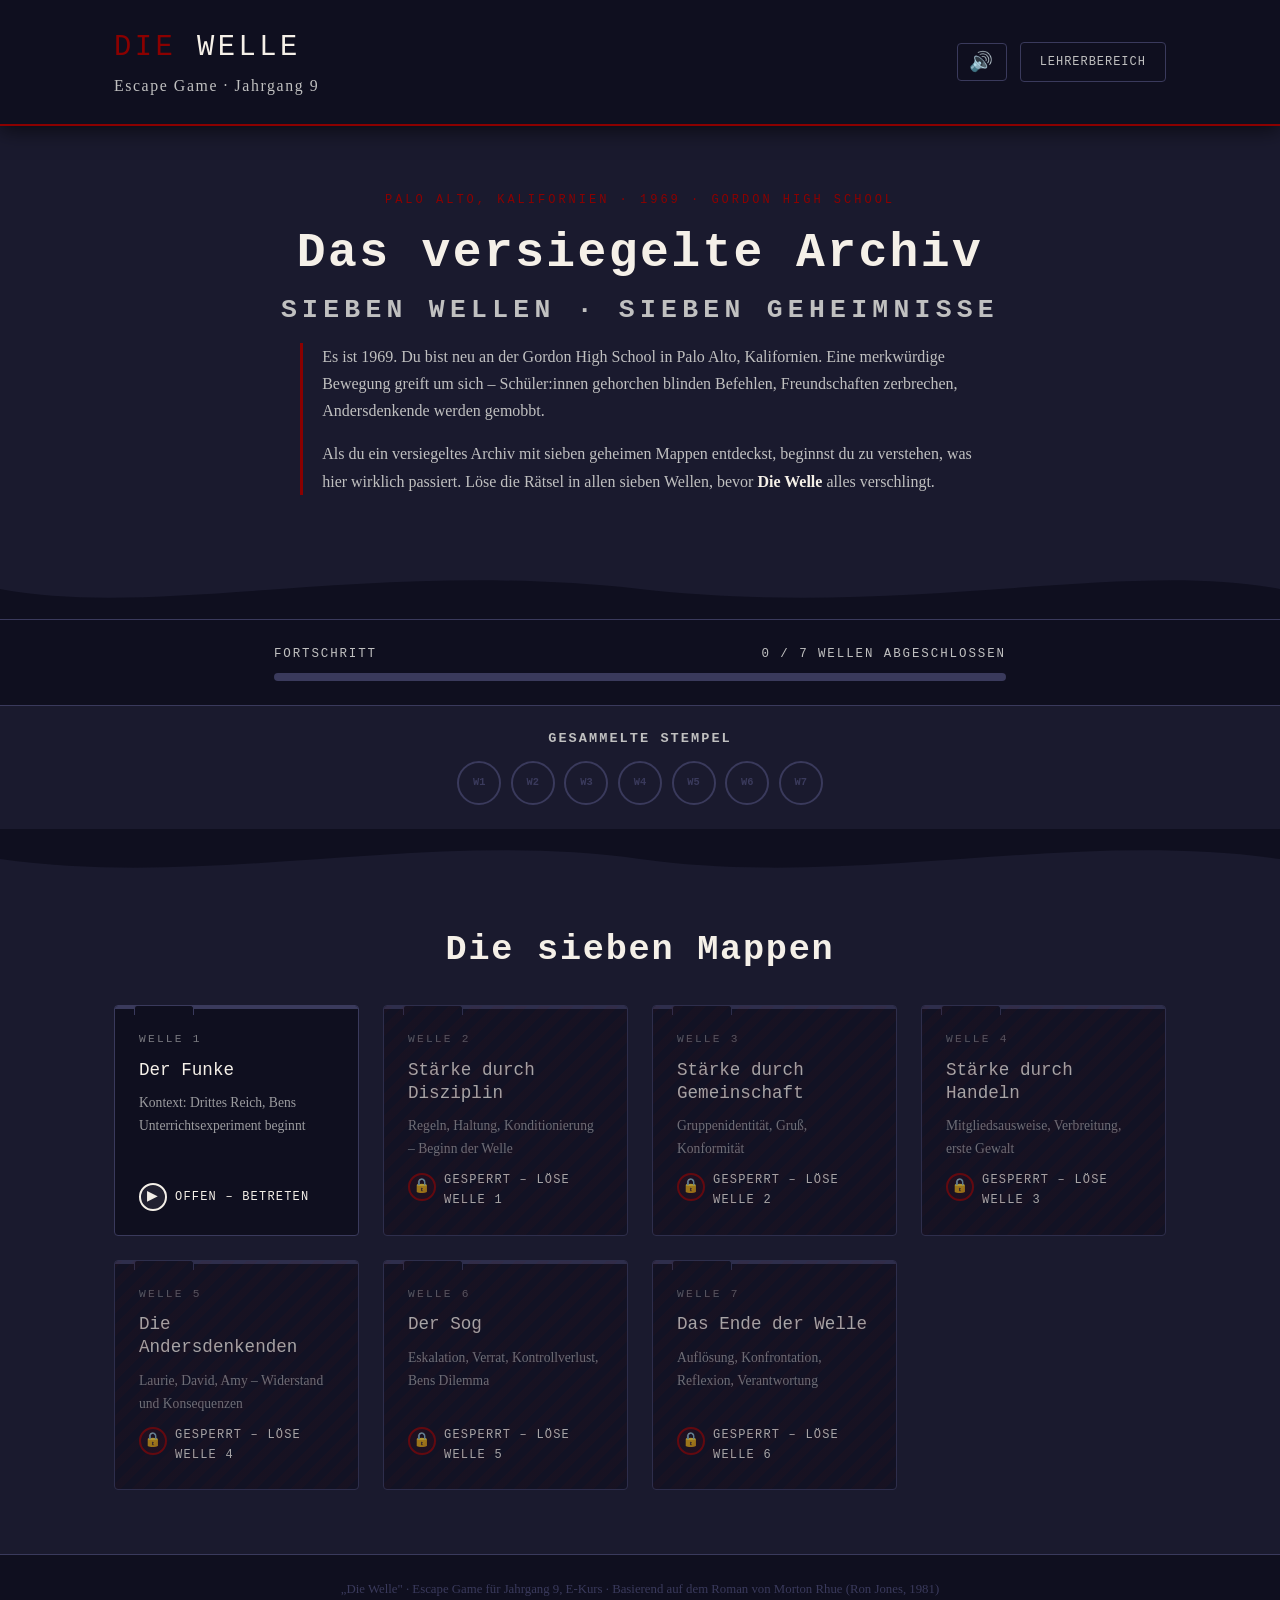
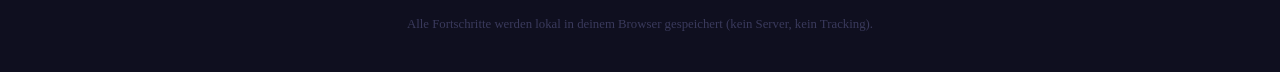
==== index.html @ 9af965dc "Initial commit: Die Welle Escape Game" ====
<!DOCTYPE html>
<html lang="de">
<head>
  <meta charset="UTF-8">
  <meta name="viewport" content="width=device-width, initial-scale=1.0">
  <title>Die Welle – Escape Game | Jahrgang 9</title>
  <meta name="description" content="Interaktives Escape Game zum Roman ‚Die Welle' von Morton Rhue – für den Deutschunterricht Jahrgang 9, E-Kurs.">
  <link rel="stylesheet" href="css/style.css">
</head>
<body>

<!-- ===== SITE HEADER ===== -->
<header class="site-header" role="banner">
  <div class="container">
    <a href="index.html" class="site-title">
      <span>Die</span> Welle <span class="site-title__sub" style="font-size:0.55em; display:block; letter-spacing:0.1em; color:var(--color-highlight); font-family:Georgia,serif; font-weight:normal; text-transform:none;">Escape Game · Jahrgang 9</span>
    </a>
    <div class="header-controls">
      <button class="btn btn--sound" id="sound-toggle" title="Sound umschalten" aria-label="Sound umschalten">🔊</button>
      <a href="lehrer.html" class="btn btn--ghost" style="font-size:0.75rem;">Lehrerbereich</a>
    </div>
  </div>
</header>

<!-- ===== HERO ===== -->
<main>
<section class="hero">
  <div class="container">
    <p class="hero__eyebrow">Palo Alto, Kalifornien · 1969 · Gordon High School</p>
    <h1 class="hero__title">
      Das versiegelte Archiv
      <span class="subtitle">Sieben Wellen · Sieben Geheimnisse</span>
    </h1>
    <div class="hero__intro">
      <p>Es ist 1969. Du bist neu an der Gordon High School in Palo Alto, Kalifornien. Eine merkwürdige Bewegung greift um sich – Schüler:innen gehorchen blinden Befehlen, Freundschaften zerbrechen, Andersdenkende werden gemobbt.</p>
      <p>Als du ein versiegeltes Archiv mit sieben geheimen Mappen entdeckst, beginnst du zu verstehen, was hier wirklich passiert. Löse die Rätsel in allen sieben Wellen, bevor <strong>Die Welle</strong> alles verschlingt.</p>
    </div>
  </div>
</section>

<!-- Wave SVG divider -->
<div class="wave-divider" aria-hidden="true">
  <svg viewBox="0 0 1200 60" preserveAspectRatio="none" xmlns="http://www.w3.org/2000/svg">
    <path d="M0,30 C150,60 350,0 600,30 C850,60 1050,0 1200,30 L1200,60 L0,60 Z" fill="#0f0f1f"/>
  </svg>
</div>

<!-- ===== PROGRESS ===== -->
<section class="progress-section" aria-label="Fortschritt">
  <div class="container--narrow">
    <div class="progress-label">
      <span style="font-family:var(--font-headline); font-size:0.78rem; text-transform:uppercase; letter-spacing:0.15em; color:var(--color-highlight);">Fortschritt</span>
      <span id="progress-label" style="font-family:var(--font-headline); font-size:0.78rem; color:var(--color-highlight);">0 / 7 Wellen abgeschlossen</span>
    </div>
    <div class="progress-bar-track" role="progressbar" aria-valuemin="0" aria-valuemax="7" aria-valuenow="0" aria-label="Abgeschlossene Wellen">
      <div class="progress-bar-fill" id="progress-fill"></div>
    </div>
  </div>
</section>

<!-- ===== STAMP COLLECTION ===== -->
<section class="stamp-section" aria-label="Stempel-Sammlung">
  <div class="container">
    <h3>Gesammelte Stempel</h3>
    <div class="stamps-row" role="list" aria-label="Abgeschlossene Wellen als Stempel">
      <div class="stamp-item" id="stamp-1" role="listitem" title="Welle 1 – Der Funke">W1</div>
      <div class="stamp-item" id="stamp-2" role="listitem" title="Welle 2 – Stärke durch Disziplin">W2</div>
      <div class="stamp-item" id="stamp-3" role="listitem" title="Welle 3 – Stärke durch Gemeinschaft">W3</div>
      <div class="stamp-item" id="stamp-4" role="listitem" title="Welle 4 – Stärke durch Handeln">W4</div>
      <div class="stamp-item" id="stamp-5" role="listitem" title="Welle 5 – Die Andersdenkenden">W5</div>
      <div class="stamp-item" id="stamp-6" role="listitem" title="Welle 6 – Der Sog">W6</div>
      <div class="stamp-item" id="stamp-7" role="listitem" title="Welle 7 – Das Ende der Welle">W7</div>
    </div>
  </div>
</section>

<!-- Wave SVG divider -->
<div class="wave-divider" aria-hidden="true" style="transform: scaleY(-1); margin-bottom: -1px;">
  <svg viewBox="0 0 1200 60" preserveAspectRatio="none" xmlns="http://www.w3.org/2000/svg">
    <path d="M0,30 C200,0 400,60 600,30 C800,0 1000,60 1200,30 L1200,60 L0,60 Z" fill="#0f0f1f"/>
  </svg>
</div>

<!-- ===== WAVE TILES ===== -->
<section class="waves-section" aria-label="Die sieben Wellen">
  <div class="container">
    <h2>Die sieben Mappen</h2>
    <div class="waves-grid" role="list">

      <!-- WAVE 1 -->
      <a href="wellen/welle1.html" class="wave-tile wave-tile--available" id="wave-tile-1" role="listitem" aria-label="Welle 1 – Der Funke">
        <div class="wave-tile__tab" aria-hidden="true"></div>
        <span class="wave-tile__number">Welle 1</span>
        <span class="wave-tile__title">Der Funke</span>
        <span class="wave-tile__focus">Kontext: Drittes Reich, Bens Unterrichtsexperiment beginnt</span>
        <div class="wave-tile__status">
          <div class="wave-tile__status-icon"><div class="open-icon" aria-hidden="true">▶</div></div>
          <span class="wave-tile__status-text">Offen – betreten</span>
        </div>
      </a>

      <!-- WAVE 2 -->
      <a href="wellen/welle2.html" class="wave-tile wave-tile--locked" id="wave-tile-2" role="listitem" aria-label="Welle 2 – Stärke durch Disziplin">
        <div class="wave-tile__tab" aria-hidden="true"></div>
        <span class="wave-tile__number">Welle 2</span>
        <span class="wave-tile__title">Stärke durch Disziplin</span>
        <span class="wave-tile__focus">Regeln, Haltung, Konditionierung – Beginn der Welle</span>
        <div class="wave-tile__status">
          <div class="wave-tile__status-icon"><div class="seal-icon" aria-hidden="true"></div></div>
          <span class="wave-tile__status-text">Gesperrt – löse Welle 1</span>
        </div>
      </a>

      <!-- WAVE 3 -->
      <a href="wellen/welle3.html" class="wave-tile wave-tile--locked" id="wave-tile-3" role="listitem" aria-label="Welle 3 – Stärke durch Gemeinschaft">
        <div class="wave-tile__tab" aria-hidden="true"></div>
        <span class="wave-tile__number">Welle 3</span>
        <span class="wave-tile__title">Stärke durch Gemeinschaft</span>
        <span class="wave-tile__focus">Gruppenidentität, Gruß, Konformität</span>
        <div class="wave-tile__status">
          <div class="wave-tile__status-icon"><div class="seal-icon" aria-hidden="true"></div></div>
          <span class="wave-tile__status-text">Gesperrt – löse Welle 2</span>
        </div>
      </a>

      <!-- WAVE 4 -->
      <a href="wellen/welle4.html" class="wave-tile wave-tile--locked" id="wave-tile-4" role="listitem" aria-label="Welle 4 – Stärke durch Handeln">
        <div class="wave-tile__tab" aria-hidden="true"></div>
        <span class="wave-tile__number">Welle 4</span>
        <span class="wave-tile__title">Stärke durch Handeln</span>
        <span class="wave-tile__focus">Mitgliedsausweise, Verbreitung, erste Gewalt</span>
        <div class="wave-tile__status">
          <div class="wave-tile__status-icon"><div class="seal-icon" aria-hidden="true"></div></div>
          <span class="wave-tile__status-text">Gesperrt – löse Welle 3</span>
        </div>
      </a>

      <!-- WAVE 5 -->
      <a href="wellen/welle5.html" class="wave-tile wave-tile--locked" id="wave-tile-5" role="listitem" aria-label="Welle 5 – Die Andersdenkenden">
        <div class="wave-tile__tab" aria-hidden="true"></div>
        <span class="wave-tile__number">Welle 5</span>
        <span class="wave-tile__title">Die Andersdenkenden</span>
        <span class="wave-tile__focus">Laurie, David, Amy – Widerstand und Konsequenzen</span>
        <div class="wave-tile__status">
          <div class="wave-tile__status-icon"><div class="seal-icon" aria-hidden="true"></div></div>
          <span class="wave-tile__status-text">Gesperrt – löse Welle 4</span>
        </div>
      </a>

      <!-- WAVE 6 -->
      <a href="wellen/welle6.html" class="wave-tile wave-tile--locked" id="wave-tile-6" role="listitem" aria-label="Welle 6 – Der Sog">
        <div class="wave-tile__tab" aria-hidden="true"></div>
        <span class="wave-tile__number">Welle 6</span>
        <span class="wave-tile__title">Der Sog</span>
        <span class="wave-tile__focus">Eskalation, Verrat, Kontrollverlust, Bens Dilemma</span>
        <div class="wave-tile__status">
          <div class="wave-tile__status-icon"><div class="seal-icon" aria-hidden="true"></div></div>
          <span class="wave-tile__status-text">Gesperrt – löse Welle 5</span>
        </div>
      </a>

      <!-- WAVE 7 -->
      <a href="wellen/welle7.html" class="wave-tile wave-tile--locked" id="wave-tile-7" role="listitem" aria-label="Welle 7 – Das Ende der Welle">
        <div class="wave-tile__tab" aria-hidden="true"></div>
        <span class="wave-tile__number">Welle 7</span>
        <span class="wave-tile__title">Das Ende der Welle</span>
        <span class="wave-tile__focus">Auflösung, Konfrontation, Reflexion, Verantwortung</span>
        <div class="wave-tile__status">
          <div class="wave-tile__status-icon"><div class="seal-icon" aria-hidden="true"></div></div>
          <span class="wave-tile__status-text">Gesperrt – löse Welle 6</span>
        </div>
      </a>

    </div><!-- .waves-grid -->
  </div>
</section>

</main>

<!-- ===== FOOTER ===== -->
<footer class="site-footer" role="contentinfo">
  <div class="container">
    <p>„Die Welle" · Escape Game für Jahrgang 9, E-Kurs · Basierend auf dem Roman von Morton Rhue (Ron Jones, 1981)</p>
    <p style="margin-top:0.3rem;">Alle Fortschritte werden lokal in deinem Browser gespeichert (kein Server, kein Tracking).</p>
  </div>
</footer>

<script src="js/sound.js"></script>
<script src="js/main.js"></script>
</body>
</html>
---- css/style.css ----
/* ============================================================
   DIE WELLE – Escape Game CSS
   Dark 1960s school atmosphere
   ============================================================ */

/* --- CSS Custom Properties --- */
:root {
  --color-bg:        #1a1a2e;
  --color-secondary: #8b0000;
  --color-accent:    #f5f0e8;
  --color-highlight: #c0c0c0;
  --color-error:     #cc4400;
  --color-success:   #2d5a27;
  --color-success-light: #4a8f42;
  --color-panel:     #0f0f1f;
  --color-border:    #3a3a5c;
  --color-locked:    #3a1010;
  --font-headline:   'Courier New', Courier, monospace;
  --font-body:       Georgia, 'Times New Roman', serif;
  --font-mono:       'Courier New', Courier, monospace;
  --radius:          4px;
  --transition:      0.3s ease;
  --shadow:          0 4px 20px rgba(0,0,0,0.6);
  --shadow-red:      0 4px 20px rgba(139,0,0,0.4);
}

/* --- Reset & Base --- */
*, *::before, *::after { box-sizing: border-box; margin: 0; padding: 0; }

html { scroll-behavior: smooth; }

body {
  background-color: var(--color-bg);
  color: var(--color-accent);
  font-family: var(--font-body);
  font-size: 17px;
  line-height: 1.7;
  min-height: 100vh;
  overflow-x: hidden;
}

/* --- Typography --- */
h1, h2, h3, h4, h5 {
  font-family: var(--font-headline);
  letter-spacing: 0.05em;
  line-height: 1.3;
}

h1 { font-size: clamp(1.8rem, 4vw, 3rem); color: var(--color-accent); }
h2 { font-size: clamp(1.4rem, 3vw, 2.2rem); color: var(--color-accent); }
h3 { font-size: clamp(1.1rem, 2.5vw, 1.6rem); color: var(--color-highlight); }
h4 { font-size: 1.1rem; color: var(--color-highlight); }

p { margin-bottom: 1em; }

a {
  color: var(--color-highlight);
  text-decoration: underline;
  text-underline-offset: 3px;
  transition: color var(--transition);
}
a:hover { color: var(--color-accent); }

strong { color: var(--color-accent); }

em { font-style: italic; color: var(--color-highlight); }

/* --- Layout --- */
.container {
  max-width: 1100px;
  margin: 0 auto;
  padding: 0 1.5rem;
}

.container--narrow {
  max-width: 780px;
  margin: 0 auto;
  padding: 0 1.5rem;
}

/* --- Site Header --- */
.site-header {
  background: var(--color-panel);
  border-bottom: 2px solid var(--color-secondary);
  padding: 1.5rem 0;
  position: sticky;
  top: 0;
  z-index: 100;
  box-shadow: var(--shadow);
}

.site-header .container {
  display: flex;
  align-items: center;
  justify-content: space-between;
  gap: 1rem;
  flex-wrap: wrap;
}

.site-title {
  font-family: var(--font-headline);
  font-size: clamp(1.2rem, 3vw, 1.8rem);
  color: var(--color-accent);
  text-transform: uppercase;
  letter-spacing: 0.12em;
  text-decoration: none;
}

.site-title span {
  color: var(--color-secondary);
}

.header-controls {
  display: flex;
  align-items: center;
  gap: 0.8rem;
}

/* --- Buttons --- */
.btn {
  display: inline-flex;
  align-items: center;
  gap: 0.4rem;
  padding: 0.55rem 1.2rem;
  font-family: var(--font-headline);
  font-size: 0.85rem;
  text-transform: uppercase;
  letter-spacing: 0.08em;
  border: 1px solid currentColor;
  border-radius: var(--radius);
  cursor: pointer;
  transition: background var(--transition), color var(--transition), transform 0.15s;
  text-decoration: none;
  background: transparent;
}

.btn:active { transform: scale(0.96); }

.btn--primary {
  color: var(--color-bg);
  background: var(--color-accent);
  border-color: var(--color-accent);
}
.btn--primary:hover { background: var(--color-highlight); border-color: var(--color-highlight); color: var(--color-bg); }

.btn--danger {
  color: var(--color-accent);
  border-color: var(--color-secondary);
  background: rgba(139,0,0,0.15);
}
.btn--danger:hover { background: var(--color-secondary); color: var(--color-accent); }

.btn--ghost {
  color: var(--color-highlight);
  border-color: var(--color-border);
}
.btn--ghost:hover { border-color: var(--color-highlight); color: var(--color-accent); }
.retry-btn { margin-top: 0.75rem; display: block; }

.btn--sound {
  font-size: 1.2rem;
  padding: 0.4rem 0.7rem;
  border-color: var(--color-border);
  color: var(--color-highlight);
  background: transparent;
}
.btn--sound:hover { border-color: var(--color-accent); color: var(--color-accent); }

/* --- Wave Dividers (SVG clip-path) --- */
.wave-divider {
  width: 100%;
  height: 60px;
  overflow: hidden;
  line-height: 0;
  margin: 0;
}
.wave-divider svg {
  width: 100%;
  height: 100%;
  display: block;
}

/* --- Hero Section --- */
.hero {
  padding: 4rem 0 2rem;
  text-align: center;
  position: relative;
}

.hero__eyebrow {
  font-family: var(--font-mono);
  font-size: 0.75rem;
  text-transform: uppercase;
  letter-spacing: 0.25em;
  color: var(--color-secondary);
  margin-bottom: 0.75rem;
}

.hero__title {
  margin-bottom: 1rem;
}

.hero__title .subtitle {
  display: block;
  font-size: 0.55em;
  color: var(--color-highlight);
  letter-spacing: 0.2em;
  text-transform: uppercase;
  margin-top: 0.3em;
}

.hero__intro {
  max-width: 680px;
  margin: 0 auto 2rem;
  color: var(--color-highlight);
  font-size: 1rem;
  border-left: 3px solid var(--color-secondary);
  padding-left: 1.2rem;
  text-align: left;
}

/* --- Progress Bar --- */
.progress-section {
  padding: 1.5rem 0;
  background: var(--color-panel);
  border-top: 1px solid var(--color-border);
  border-bottom: 1px solid var(--color-border);
}

.progress-label {
  font-family: var(--font-headline);
  font-size: 0.8rem;
  text-transform: uppercase;
  letter-spacing: 0.15em;
  color: var(--color-highlight);
  margin-bottom: 0.5rem;
  display: flex;
  justify-content: space-between;
}

.progress-bar-track {
  height: 8px;
  background: var(--color-border);
  border-radius: 4px;
  overflow: hidden;
}

.progress-bar-fill {
  height: 100%;
  background: linear-gradient(90deg, var(--color-secondary), #cc2200);
  border-radius: 4px;
  transition: width 0.8s cubic-bezier(0.4, 0, 0.2, 1);
  width: 0%;
}

/* --- Stamp Collection --- */
.stamp-section {
  padding: 1.5rem 0;
  text-align: center;
}

.stamp-section h3 {
  font-size: 0.85rem;
  text-transform: uppercase;
  letter-spacing: 0.15em;
  color: var(--color-highlight);
  margin-bottom: 0.8rem;
}

.stamps-row {
  display: flex;
  justify-content: center;
  gap: 0.6rem;
  flex-wrap: wrap;
}

.stamp-item {
  width: 44px;
  height: 44px;
  border: 2px solid var(--color-border);
  border-radius: 50%;
  display: flex;
  align-items: center;
  justify-content: center;
  font-family: var(--font-headline);
  font-size: 0.65rem;
  font-weight: bold;
  text-transform: uppercase;
  color: var(--color-border);
  background: transparent;
  transition: all 0.4s;
  position: relative;
}

.stamp-item.earned {
  border-color: var(--color-success-light);
  color: var(--color-success-light);
  background: rgba(45,90,39,0.2);
  box-shadow: 0 0 10px rgba(74,143,66,0.3);
}

.stamp-item.earned::after {
  content: '✓';
  position: absolute;
  top: -4px;
  right: -4px;
  background: var(--color-success-light);
  color: #fff;
  width: 14px;
  height: 14px;
  border-radius: 50%;
  font-size: 8px;
  display: flex;
  align-items: center;
  justify-content: center;
  font-family: sans-serif;
  line-height: 14px;
  text-align: center;
}

/* --- Wave Grid --- */
.waves-section {
  padding: 2.5rem 0 4rem;
}

.waves-section h2 {
  text-align: center;
  margin-bottom: 2rem;
}

.waves-grid {
  display: grid;
  grid-template-columns: repeat(auto-fill, minmax(280px, 1fr));
  gap: 1.5rem;
}

/* --- Wave Tile / Archive Folder --- */
.wave-tile {
  background: var(--color-panel);
  border: 1px solid var(--color-border);
  border-radius: var(--radius);
  padding: 1.5rem;
  position: relative;
  transition: transform var(--transition), box-shadow var(--transition), border-color var(--transition);
  overflow: hidden;
  cursor: pointer;
  text-decoration: none;
  color: var(--color-accent);
  display: flex;
  flex-direction: column;
  gap: 0.6rem;
}

.wave-tile::before {
  content: '';
  position: absolute;
  top: 0; left: 0; right: 0;
  height: 3px;
  background: var(--color-border);
  transition: background var(--transition);
}

.wave-tile:hover:not(.wave-tile--locked) {
  transform: translateY(-4px);
  box-shadow: var(--shadow);
  border-color: var(--color-highlight);
}
.wave-tile:hover:not(.wave-tile--locked)::before {
  background: var(--color-accent);
}

/* Folder tab */
.wave-tile__tab {
  position: absolute;
  top: -1px;
  left: 1.2rem;
  background: var(--color-panel);
  border: 1px solid var(--color-border);
  border-bottom: none;
  height: 10px;
  width: 60px;
  border-radius: 3px 3px 0 0;
  transition: background var(--transition), border-color var(--transition);
}

.wave-tile:hover:not(.wave-tile--locked) .wave-tile__tab {
  background: var(--color-highlight);
  border-color: var(--color-highlight);
}

.wave-tile__number {
  font-family: var(--font-headline);
  font-size: 0.7rem;
  text-transform: uppercase;
  letter-spacing: 0.2em;
  color: var(--color-highlight);
  opacity: 0.6;
}

.wave-tile__title {
  font-family: var(--font-headline);
  font-size: 1.1rem;
  color: var(--color-accent);
  line-height: 1.3;
}

.wave-tile__focus {
  font-size: 0.85rem;
  color: var(--color-highlight);
  opacity: 0.8;
}

.wave-tile__status {
  margin-top: auto;
  display: flex;
  align-items: center;
  gap: 0.5rem;
  font-family: var(--font-headline);
  font-size: 0.75rem;
  text-transform: uppercase;
  letter-spacing: 0.1em;
}

/* Locked state */
.wave-tile--locked {
  cursor: not-allowed;
  opacity: 0.65;
}

.wave-tile--locked::after {
  content: '';
  position: absolute;
  inset: 0;
  background: repeating-linear-gradient(
    -45deg,
    transparent,
    transparent 8px,
    rgba(139,0,0,0.06) 8px,
    rgba(139,0,0,0.06) 16px
  );
  pointer-events: none;
}

.seal-icon {
  display: inline-block;
  width: 28px;
  height: 28px;
  border: 2px solid var(--color-secondary);
  border-radius: 50%;
  background: rgba(139,0,0,0.1);
  flex-shrink: 0;
  position: relative;
}

.seal-icon::before {
  content: '🔒';
  font-size: 14px;
  position: absolute;
  top: 50%; left: 50%;
  transform: translate(-50%, -50%);
}

/* Done state */
.wave-tile--done {
  border-color: var(--color-success);
}
.wave-tile--done::before { background: var(--color-success-light); }

.wave-tile--done .wave-tile__tab {
  background: var(--color-success);
  border-color: var(--color-success);
}

.check-icon {
  width: 28px;
  height: 28px;
  border: 2px solid var(--color-success-light);
  border-radius: 50%;
  background: rgba(45,90,39,0.2);
  display: flex;
  align-items: center;
  justify-content: center;
  font-size: 14px;
  flex-shrink: 0;
  color: var(--color-success-light);
  font-weight: bold;
}

/* Unlocked / available */
.wave-tile--available {
  border-color: var(--color-border);
}

.open-icon {
  width: 28px;
  height: 28px;
  border: 2px solid var(--color-accent);
  border-radius: 50%;
  background: rgba(245,240,232,0.08);
  display: flex;
  align-items: center;
  justify-content: center;
  font-size: 14px;
  flex-shrink: 0;
}

/* --- Wave Page Layout --- */
.wave-header {
  background: var(--color-panel);
  border-bottom: 2px solid var(--color-secondary);
  padding: 2.5rem 0 1.5rem;
}

.wave-header__meta {
  font-family: var(--font-headline);
  font-size: 0.75rem;
  text-transform: uppercase;
  letter-spacing: 0.2em;
  color: var(--color-secondary);
  margin-bottom: 0.5rem;
}

.wave-header__title { margin-bottom: 0.5rem; }

.wave-header__subtitle {
  font-size: 0.95rem;
  color: var(--color-highlight);
}

.wave-stars {
  font-size: 0.9rem;
  letter-spacing: 0.05em;
}

/* --- Collapsible --- */
.collapsible {
  border: 1px solid var(--color-border);
  border-radius: var(--radius);
  margin: 1rem 0;
  overflow: hidden;
}

.collapsible__trigger {
  width: 100%;
  padding: 0.9rem 1.2rem;
  background: rgba(255,255,255,0.03);
  border: none;
  cursor: pointer;
  display: flex;
  align-items: center;
  justify-content: space-between;
  font-family: var(--font-headline);
  font-size: 0.85rem;
  text-transform: uppercase;
  letter-spacing: 0.1em;
  color: var(--color-highlight);
  transition: background var(--transition);
  text-align: left;
}

.collapsible__trigger:hover { background: rgba(255,255,255,0.06); }

.collapsible__arrow {
  font-size: 0.7rem;
  transition: transform var(--transition);
  flex-shrink: 0;
}

.collapsible__trigger[aria-expanded="true"] .collapsible__arrow {
  transform: rotate(180deg);
}

.collapsible__body {
  padding: 1rem 1.2rem;
  display: none;
  border-top: 1px solid var(--color-border);
  background: rgba(0,0,0,0.15);
}

.collapsible__body.open { display: block; }

/* --- Context Box (narrative intro) --- */
.context-box {
  background: rgba(245,240,232,0.04);
  border-left: 4px solid var(--color-secondary);
  border-radius: 0 var(--radius) var(--radius) 0;
  padding: 1.2rem 1.5rem;
  margin: 1.5rem 0;
  font-style: italic;
  color: var(--color-highlight);
  font-size: 0.95rem;
}

/* --- Task Container --- */
.tasks-area {
  padding: 2rem 0 3rem;
}

.task-block {
  background: var(--color-panel);
  border: 1px solid var(--color-border);
  border-radius: var(--radius);
  padding: 1.5rem;
  margin-bottom: 1.5rem;
  position: relative;
  transition: border-color var(--transition);
}

.task-block.task--locked {
  opacity: 0.45;
  pointer-events: none;
  user-select: none;
  filter: blur(1px);
}

.task-block.task--completed {
  border-color: var(--color-success);
}

.already-solved {
  display: flex;
  align-items: center;
  gap: 0.5rem;
  background: var(--color-success);
  color: #fff;
  font-family: 'Courier New', monospace;
  font-size: 0.85rem;
  letter-spacing: 0.08em;
  text-transform: uppercase;
  padding: 0.5rem 0.9rem;
  border-radius: 4px;
  margin-bottom: 1rem;
}
.already-solved span { font-size: 1.1rem; font-weight: bold; }

.task__header {
  display: flex;
  align-items: baseline;
  gap: 1rem;
  margin-bottom: 1.2rem;
  flex-wrap: wrap;
}

.task__number {
  font-family: var(--font-headline);
  font-size: 0.7rem;
  text-transform: uppercase;
  letter-spacing: 0.2em;
  color: var(--color-secondary);
  white-space: nowrap;
}

.task__title {
  font-family: var(--font-headline);
  font-size: 1rem;
  color: var(--color-accent);
  flex: 1;
}

.task__difficulty {
  font-size: 0.8rem;
  color: var(--color-highlight);
  white-space: nowrap;
}

.task__question {
  font-size: 0.97rem;
  color: var(--color-accent);
  margin-bottom: 1.2rem;
  line-height: 1.6;
}

/* --- Multiple Choice --- */
.mc-options {
  list-style: none;
  display: flex;
  flex-direction: column;
  gap: 0.6rem;
}

.mc-option {
  position: relative;
}

.mc-option input[type="radio"] {
  position: absolute;
  opacity: 0;
  width: 0; height: 0;
}

.mc-option label {
  display: flex;
  align-items: flex-start;
  gap: 0.8rem;
  padding: 0.75rem 1rem;
  border: 1px solid var(--color-border);
  border-radius: var(--radius);
  cursor: pointer;
  font-size: 0.93rem;
  transition: background var(--transition), border-color var(--transition);
  line-height: 1.5;
}

.mc-option label:hover {
  background: rgba(255,255,255,0.04);
  border-color: var(--color-highlight);
}

.mc-option label::before {
  content: '';
  width: 16px;
  height: 16px;
  border: 2px solid var(--color-border);
  border-radius: 50%;
  flex-shrink: 0;
  margin-top: 2px;
  transition: all var(--transition);
}

.mc-option input:checked + label {
  border-color: var(--color-accent);
  background: rgba(245,240,232,0.06);
}
.mc-option input:checked + label::before {
  border-color: var(--color-accent);
  background: var(--color-accent);
}

.mc-option.correct label {
  border-color: var(--color-success-light);
  background: rgba(45,90,39,0.15);
}
.mc-option.correct label::before { border-color: var(--color-success-light); background: var(--color-success-light); }

.mc-option.wrong label {
  border-color: var(--color-error);
  background: rgba(204,68,0,0.1);
}
.mc-option.wrong label::before { border-color: var(--color-error); background: var(--color-error); }

/* --- True/False Table --- */
.tf-table {
  width: 100%;
  border-collapse: collapse;
  font-size: 0.9rem;
}

.tf-table th {
  font-family: var(--font-headline);
  font-size: 0.75rem;
  text-transform: uppercase;
  letter-spacing: 0.1em;
  color: var(--color-highlight);
  padding: 0.6rem 0.8rem;
  border-bottom: 1px solid var(--color-border);
  text-align: left;
  background: rgba(0,0,0,0.2);
}

.tf-table td {
  padding: 0.7rem 0.8rem;
  border-bottom: 1px solid rgba(58,58,92,0.4);
  vertical-align: middle;
}

.tf-table tr:last-child td { border-bottom: none; }

.tf-table tr:hover { background: rgba(255,255,255,0.02); }

.tf-row.correct-row { background: rgba(45,90,39,0.1) !important; }
.tf-row.wrong-row   { background: rgba(204,68,0,0.08) !important; }

.tf-buttons {
  display: flex;
  gap: 0.4rem;
  white-space: nowrap;
}

.tf-btn {
  padding: 0.3rem 0.7rem;
  font-family: var(--font-headline);
  font-size: 0.72rem;
  text-transform: uppercase;
  letter-spacing: 0.05em;
  border: 1px solid var(--color-border);
  border-radius: var(--radius);
  cursor: pointer;
  background: transparent;
  color: var(--color-highlight);
  transition: background var(--transition), color var(--transition), border-color var(--transition);
}

.tf-btn:hover { border-color: var(--color-highlight); color: var(--color-accent); }

.tf-btn.selected-r { background: rgba(45,90,39,0.3); border-color: var(--color-success-light); color: var(--color-success-light); }
.tf-btn.selected-f { background: rgba(204,68,0,0.2); border-color: var(--color-error); color: var(--color-error); }
.tf-btn.correct-final { background: rgba(45,90,39,0.5); border-color: var(--color-success-light); color: #fff; }
.tf-btn.wrong-final   { background: rgba(139,0,0,0.5); border-color: var(--color-secondary); color: #fff; }

/* --- Drag & Drop --- */
.dnd-area {
  display: flex;
  gap: 1.5rem;
  flex-wrap: wrap;
}

.dnd-column {
  flex: 1;
  min-width: 200px;
}

.dnd-column h4 {
  font-family: var(--font-headline);
  font-size: 0.75rem;
  text-transform: uppercase;
  letter-spacing: 0.12em;
  color: var(--color-highlight);
  margin-bottom: 0.6rem;
  padding-bottom: 0.4rem;
  border-bottom: 1px solid var(--color-border);
}

.dnd-list {
  list-style: none;
  min-height: 60px;
  display: flex;
  flex-direction: column;
  gap: 0.4rem;
}

.dnd-item {
  padding: 0.6rem 0.9rem;
  background: rgba(245,240,232,0.05);
  border: 1px solid var(--color-border);
  border-radius: var(--radius);
  cursor: grab;
  font-size: 0.88rem;
  line-height: 1.4;
  transition: background var(--transition), border-color var(--transition), transform 0.15s;
  user-select: none;
  touch-action: none;
}

.dnd-item:active { cursor: grabbing; }

.dnd-item.dragging {
  opacity: 0.5;
  transform: scale(1.03);
  border-color: var(--color-accent);
}

.dnd-item.drag-over {
  border-color: var(--color-accent);
  background: rgba(245,240,232,0.1);
}

.dnd-drop-zone {
  padding: 0.6rem 0.9rem;
  border: 2px dashed var(--color-border);
  border-radius: var(--radius);
  min-height: 44px;
  display: flex;
  align-items: center;
  font-size: 0.8rem;
  color: var(--color-border);
  transition: border-color var(--transition);
}

.dnd-drop-zone.drag-over {
  border-color: var(--color-accent);
  background: rgba(245,240,232,0.04);
  color: var(--color-highlight);
}

/* Assignment table layout */
.assignment-area {
  display: grid;
  grid-template-columns: 1fr 1fr;
  gap: 1rem;
}

@media (max-width: 540px) {
  .assignment-area { grid-template-columns: 1fr; }
}

.assignment-source, .assignment-targets {
  display: flex;
  flex-direction: column;
  gap: 0.4rem;
}

.assignment-source h4, .assignment-targets h4 {
  font-family: var(--font-headline);
  font-size: 0.72rem;
  text-transform: uppercase;
  letter-spacing: 0.1em;
  color: var(--color-highlight);
  margin-bottom: 0.4rem;
}

.assign-target-row {
  display: grid;
  grid-template-columns: 1fr 1fr;
  align-items: center;
  gap: 0.5rem;
}

.assign-label {
  padding: 0.55rem 0.8rem;
  font-size: 0.88rem;
  border: 1px solid var(--color-border);
  border-radius: var(--radius);
  background: rgba(0,0,0,0.15);
  color: var(--color-highlight);
}

.assign-drop {
  padding: 0.55rem 0.8rem;
  border: 2px dashed var(--color-border);
  border-radius: var(--radius);
  min-height: 42px;
  font-size: 0.88rem;
  display: flex;
  align-items: center;
  transition: border-color var(--transition), background var(--transition);
  color: var(--color-highlight);
}
.assign-drop:empty::after {
  content: '– ziehe hierher –';
  font-size: 0.75rem;
  color: var(--color-border);
  font-style: italic;
}
.assign-drop.drag-over { border-color: var(--color-accent); background: rgba(245,240,232,0.06); }
.assign-drop.correct-drop { border-color: var(--color-success-light); border-style: solid; background: rgba(45,90,39,0.15); }
.assign-drop.wrong-drop   { border-color: var(--color-error); border-style: solid; background: rgba(204,68,0,0.1); }

/* Sorting */
.sort-list {
  list-style: none;
  display: flex;
  flex-direction: column;
  gap: 0.5rem;
  counter-reset: sort-counter;
}

.sort-item {
  display: flex;
  align-items: center;
  gap: 0.7rem;
  padding: 0.6rem 1rem;
  background: rgba(245,240,232,0.04);
  border: 1px solid var(--color-border);
  border-radius: var(--radius);
  cursor: grab;
  font-size: 0.9rem;
  transition: background var(--transition), border-color var(--transition);
}

.sort-item:active { cursor: grabbing; }

.sort-item .sort-num {
  width: 24px;
  height: 24px;
  border: 1px solid var(--color-border);
  border-radius: 50%;
  display: flex;
  align-items: center;
  justify-content: center;
  font-family: var(--font-headline);
  font-size: 0.72rem;
  flex-shrink: 0;
  color: var(--color-highlight);
  background: rgba(0,0,0,0.2);
}

.sort-item.dragging { opacity: 0.4; border-color: var(--color-accent); }
.sort-item.sort-correct { border-color: var(--color-success-light); background: rgba(45,90,39,0.12); }
.sort-item.sort-wrong   { border-color: var(--color-error); background: rgba(204,68,0,0.08); }

/* --- Checkboxes (Multiple Selection) --- */
.ms-options {
  list-style: none;
  display: flex;
  flex-direction: column;
  gap: 0.5rem;
  margin-bottom: 1rem;
}

.ms-option {
  position: relative;
}

.ms-option input[type="checkbox"] {
  position: absolute;
  opacity: 0;
  width: 0; height: 0;
}

.ms-option label {
  display: flex;
  align-items: flex-start;
  gap: 0.8rem;
  padding: 0.65rem 1rem;
  border: 1px solid var(--color-border);
  border-radius: var(--radius);
  cursor: pointer;
  font-size: 0.92rem;
  transition: background var(--transition), border-color var(--transition);
  line-height: 1.5;
}

.ms-option label:hover { background: rgba(255,255,255,0.03); border-color: var(--color-highlight); }

.ms-option label::before {
  content: '';
  width: 16px;
  height: 16px;
  border: 2px solid var(--color-border);
  border-radius: 3px;
  flex-shrink: 0;
  margin-top: 2px;
  transition: all var(--transition);
}

.ms-option input:checked + label { border-color: var(--color-accent); background: rgba(245,240,232,0.05); }
.ms-option input:checked + label::before { background: var(--color-accent); border-color: var(--color-accent); }

.ms-option.ms-correct label { border-color: var(--color-success-light); background: rgba(45,90,39,0.15); }
.ms-option.ms-correct label::before { background: var(--color-success-light); border-color: var(--color-success-light); }
.ms-option.ms-wrong   label { border-color: var(--color-error); background: rgba(204,68,0,0.1); }

.ms-textarea {
  width: 100%;
  min-height: 90px;
  background: rgba(0,0,0,0.2);
  border: 1px solid var(--color-border);
  border-radius: var(--radius);
  color: var(--color-accent);
  font-family: var(--font-body);
  font-size: 0.92rem;
  padding: 0.75rem;
  resize: vertical;
  transition: border-color var(--transition);
  margin-top: 0.5rem;
}

.ms-textarea:focus {
  outline: none;
  border-color: var(--color-highlight);
}

.ms-textarea::placeholder { color: var(--color-border); }

/* --- Feedback Messages --- */
.feedback {
  margin-top: 1rem;
  padding: 0.8rem 1rem;
  border-radius: var(--radius);
  font-size: 0.9rem;
  display: none;
  align-items: flex-start;
  gap: 0.6rem;
  line-height: 1.5;
}

.feedback.show { display: flex; }

.feedback--success {
  background: rgba(45,90,39,0.2);
  border: 1px solid var(--color-success-light);
  color: #8ecf84;
}

.feedback--error {
  background: rgba(204,68,0,0.12);
  border: 1px solid var(--color-error);
  color: #f08060;
}

.feedback--info {
  background: rgba(58,58,92,0.4);
  border: 1px solid var(--color-border);
  color: var(--color-highlight);
}

.feedback__icon { font-size: 1.1rem; flex-shrink: 0; }

/* --- Tip System --- */
.tip-section {
  margin-top: 0.8rem;
}

.tip-request-btn {
  background: transparent;
  border: 1px dashed var(--color-border);
  border-radius: var(--radius);
  color: var(--color-highlight);
  font-family: var(--font-headline);
  font-size: 0.75rem;
  text-transform: uppercase;
  letter-spacing: 0.1em;
  padding: 0.4rem 0.8rem;
  cursor: pointer;
  transition: border-color var(--transition), color var(--transition);
}

.tip-request-btn:hover { border-color: var(--color-accent); color: var(--color-accent); }

.tip-box {
  margin-top: 0.6rem;
  padding: 0.8rem 1rem;
  background: rgba(139,0,0,0.08);
  border: 1px solid rgba(139,0,0,0.3);
  border-radius: var(--radius);
  font-size: 0.88rem;
  color: var(--color-highlight);
  display: none;
}

.tip-box.show { display: block; }
.tip-box strong { color: var(--color-accent); }

/* --- Stamp Animation --- */
.stamp-overlay {
  position: absolute;
  top: 50%;
  left: 50%;
  transform: translate(-50%, -50%) scale(0) rotate(-15deg);
  z-index: 10;
  pointer-events: none;
  transition: transform 0.4s cubic-bezier(0.175, 0.885, 0.32, 1.275), opacity 0.3s;
  opacity: 0;
}

.stamp-overlay.stamp-show {
  transform: translate(-50%, -50%) scale(1) rotate(-5deg);
  opacity: 1;
}

.stamp-overlay.stamp-fade {
  opacity: 0;
  transform: translate(-50%, -50%) scale(1.1) rotate(-5deg);
}

.stamp-svg {
  width: 120px;
  height: 120px;
}

/* --- Code Challenge --- */
.code-challenge {
  background: var(--color-panel);
  border: 2px solid var(--color-secondary);
  border-radius: var(--radius);
  padding: 1.8rem;
  margin: 2rem 0;
}

.code-challenge h3 {
  font-family: var(--font-headline);
  font-size: 1rem;
  text-transform: uppercase;
  letter-spacing: 0.15em;
  color: var(--color-secondary);
  margin-bottom: 0.8rem;
}

.code-challenge__clue {
  font-style: italic;
  color: var(--color-highlight);
  margin-bottom: 1.2rem;
  padding: 0.8rem;
  border-left: 3px solid var(--color-secondary);
  font-size: 0.95rem;
}

.code-input-row {
  display: flex;
  gap: 0.6rem;
  flex-wrap: wrap;
}

.code-input {
  flex: 1;
  min-width: 180px;
  background: rgba(0,0,0,0.3);
  border: 1px solid var(--color-border);
  border-radius: var(--radius);
  color: var(--color-accent);
  font-family: var(--font-headline);
  font-size: 1.1rem;
  text-transform: uppercase;
  letter-spacing: 0.2em;
  padding: 0.65rem 1rem;
  transition: border-color var(--transition);
}

.code-input:focus { outline: none; border-color: var(--color-secondary); }

.code-input::placeholder {
  color: var(--color-border);
  font-size: 0.8rem;
  letter-spacing: 0.1em;
  text-transform: uppercase;
}

/* --- Shake Animation --- */
@keyframes shake {
  0%, 100% { transform: translateX(0); }
  15% { transform: translateX(-8px); }
  30% { transform: translateX(8px); }
  45% { transform: translateX(-6px); }
  60% { transform: translateX(6px); }
  75% { transform: translateX(-3px); }
  90% { transform: translateX(3px); }
}

.shake { animation: shake 0.5s ease-out; }

/* --- Unlock Animation --- */
@keyframes folder-open {
  0%   { transform: scaleY(1); }
  30%  { transform: scaleY(0.95) scaleX(1.02); }
  60%  { transform: scaleY(1.03) scaleX(0.99); }
  100% { transform: scaleY(1) scaleX(1); }
}

.unlocking {
  animation: folder-open 0.5s ease-out;
}

/* --- Confetti Canvas --- */
#confetti-canvas {
  position: fixed;
  top: 0; left: 0;
  width: 100%; height: 100%;
  pointer-events: none;
  z-index: 999;
}

/* --- Wave Complete Banner --- */
.wave-complete-banner {
  background: linear-gradient(135deg, rgba(45,90,39,0.3), rgba(45,90,39,0.1));
  border: 2px solid var(--color-success-light);
  border-radius: var(--radius);
  padding: 2rem;
  text-align: center;
  margin: 2rem 0;
  display: none;
}

.wave-complete-banner.show { display: block; }

.wave-complete-banner h2 {
  color: var(--color-success-light);
  margin-bottom: 0.5rem;
  font-size: 1.4rem;
}

.wave-complete-banner p {
  color: var(--color-highlight);
  margin-bottom: 1rem;
}

.unlock-code-display {
  font-family: var(--font-headline);
  font-size: 1.8rem;
  letter-spacing: 0.3em;
  color: var(--color-accent);
  background: rgba(0,0,0,0.3);
  padding: 0.5rem 1.5rem;
  border-radius: var(--radius);
  border: 1px solid var(--color-success-light);
  display: inline-block;
  margin: 0.5rem 0 1rem;
}

/* --- Reflection --- */
.reflection-box {
  margin: 2rem 0;
  padding: 1.5rem;
  background: rgba(245,240,232,0.03);
  border: 1px dashed var(--color-border);
  border-radius: var(--radius);
}

.reflection-box h3 {
  font-family: var(--font-headline);
  font-size: 0.85rem;
  text-transform: uppercase;
  letter-spacing: 0.12em;
  color: var(--color-highlight);
  margin-bottom: 0.8rem;
}

.reflection-textarea {
  width: 100%;
  min-height: 100px;
  background: rgba(0,0,0,0.2);
  border: 1px solid var(--color-border);
  border-radius: var(--radius);
  color: var(--color-accent);
  font-family: var(--font-body);
  font-size: 0.92rem;
  padding: 0.75rem;
  resize: vertical;
}

.reflection-textarea:focus { outline: none; border-color: var(--color-highlight); }

/* --- Nav Back --- */
.nav-back {
  padding: 1rem 0;
  border-top: 1px solid var(--color-border);
  display: flex;
  align-items: center;
  gap: 1rem;
  flex-wrap: wrap;
}

/* --- Teacher Area --- */
.teacher-login {
  max-width: 440px;
  margin: 4rem auto;
  padding: 2.5rem;
  background: var(--color-panel);
  border: 1px solid var(--color-border);
  border-radius: var(--radius);
  text-align: center;
}

.teacher-login h2 { margin-bottom: 1.5rem; }

.teacher-input {
  width: 100%;
  background: rgba(0,0,0,0.3);
  border: 1px solid var(--color-border);
  border-radius: var(--radius);
  color: var(--color-accent);
  font-family: var(--font-body);
  font-size: 1rem;
  padding: 0.7rem 1rem;
  margin-bottom: 1rem;
  text-align: center;
  letter-spacing: 0.1em;
}

.teacher-input:focus { outline: none; border-color: var(--color-secondary); }

.teacher-area { padding: 2rem 0 4rem; }

.teacher-table {
  width: 100%;
  border-collapse: collapse;
  font-size: 0.9rem;
  margin-bottom: 2rem;
}

.teacher-table th {
  font-family: var(--font-headline);
  font-size: 0.75rem;
  text-transform: uppercase;
  letter-spacing: 0.1em;
  color: var(--color-highlight);
  padding: 0.7rem 1rem;
  border-bottom: 2px solid var(--color-border);
  text-align: left;
  background: var(--color-panel);
}

.teacher-table td {
  padding: 0.7rem 1rem;
  border-bottom: 1px solid rgba(58,58,92,0.4);
  vertical-align: top;
  line-height: 1.5;
}

.teacher-table tr:nth-child(even) { background: rgba(255,255,255,0.02); }
.teacher-table tr:hover { background: rgba(255,255,255,0.04); }

.code-badge {
  font-family: var(--font-headline);
  font-size: 0.85rem;
  letter-spacing: 0.15em;
  background: rgba(139,0,0,0.2);
  border: 1px solid var(--color-secondary);
  border-radius: var(--radius);
  padding: 0.2rem 0.6rem;
  color: #ff8888;
  display: inline-block;
}

.teacher-section {
  margin-bottom: 2.5rem;
}

.teacher-section h3 {
  border-bottom: 1px solid var(--color-border);
  padding-bottom: 0.5rem;
  margin-bottom: 1rem;
}

.answer-list {
  list-style: none;
  font-size: 0.9rem;
  line-height: 1.8;
}

.answer-list li::before {
  content: '▸ ';
  color: var(--color-success-light);
}

/* --- Footer --- */
.site-footer {
  background: var(--color-panel);
  border-top: 1px solid var(--color-border);
  padding: 1.5rem 0;
  text-align: center;
  font-size: 0.8rem;
  color: var(--color-border);
}

/* --- Scrollbar --- */
::-webkit-scrollbar { width: 6px; }
::-webkit-scrollbar-track { background: var(--color-panel); }
::-webkit-scrollbar-thumb { background: var(--color-border); border-radius: 3px; }
::-webkit-scrollbar-thumb:hover { background: var(--color-highlight); }

/* --- Utility --- */
.text-center { text-align: center; }
.mt-1 { margin-top: 0.5rem; }
.mt-2 { margin-top: 1rem; }
.mt-3 { margin-top: 1.5rem; }
.mb-1 { margin-bottom: 0.5rem; }
.mb-2 { margin-bottom: 1rem; }
.hidden { display: none !important; }

.divider {
  border: none;
  border-top: 1px solid var(--color-border);
  margin: 2rem 0;
}

.tag {
  display: inline-block;
  font-family: var(--font-headline);
  font-size: 0.7rem;
  text-transform: uppercase;
  letter-spacing: 0.1em;
  padding: 0.2rem 0.5rem;
  border-radius: var(--radius);
  border: 1px solid;
}

.tag--red   { color: #ff9999; border-color: var(--color-secondary); background: rgba(139,0,0,0.15); }
.tag--green { color: #8ecf84; border-color: var(--color-success-light); background: rgba(45,90,39,0.15); }
.tag--gray  { color: var(--color-highlight); border-color: var(--color-border); }

/* --- Password overlay for teacher area --- */
.pw-overlay {
  position: fixed;
  inset: 0;
  background: var(--color-bg);
  z-index: 500;
  display: flex;
  align-items: center;
  justify-content: center;
}

.pw-overlay.hidden { display: none; }

/* --- Responsive --- */
@media (max-width: 768px) {
  .waves-grid { grid-template-columns: 1fr; }
  .dnd-area { flex-direction: column; }
  .assignment-area { grid-template-columns: 1fr; }
  .code-input-row { flex-direction: column; }
  .tf-table { font-size: 0.82rem; }
  .tf-table td, .tf-table th { padding: 0.5rem 0.5rem; }
  .task-block { padding: 1rem; }
  .wave-header { padding: 1.5rem 0 1rem; }
}

@media (max-width: 480px) {
  body { font-size: 16px; }
  .waves-grid { grid-template-columns: 1fr; }
  .tf-buttons { flex-direction: column; }
  .assign-target-row { grid-template-columns: 1fr; }
}

@media (min-width: 900px) {
  .waves-grid { grid-template-columns: repeat(3, 1fr); }
}

@media (min-width: 1100px) {
  .waves-grid { grid-template-columns: repeat(4, 1fr); }
}
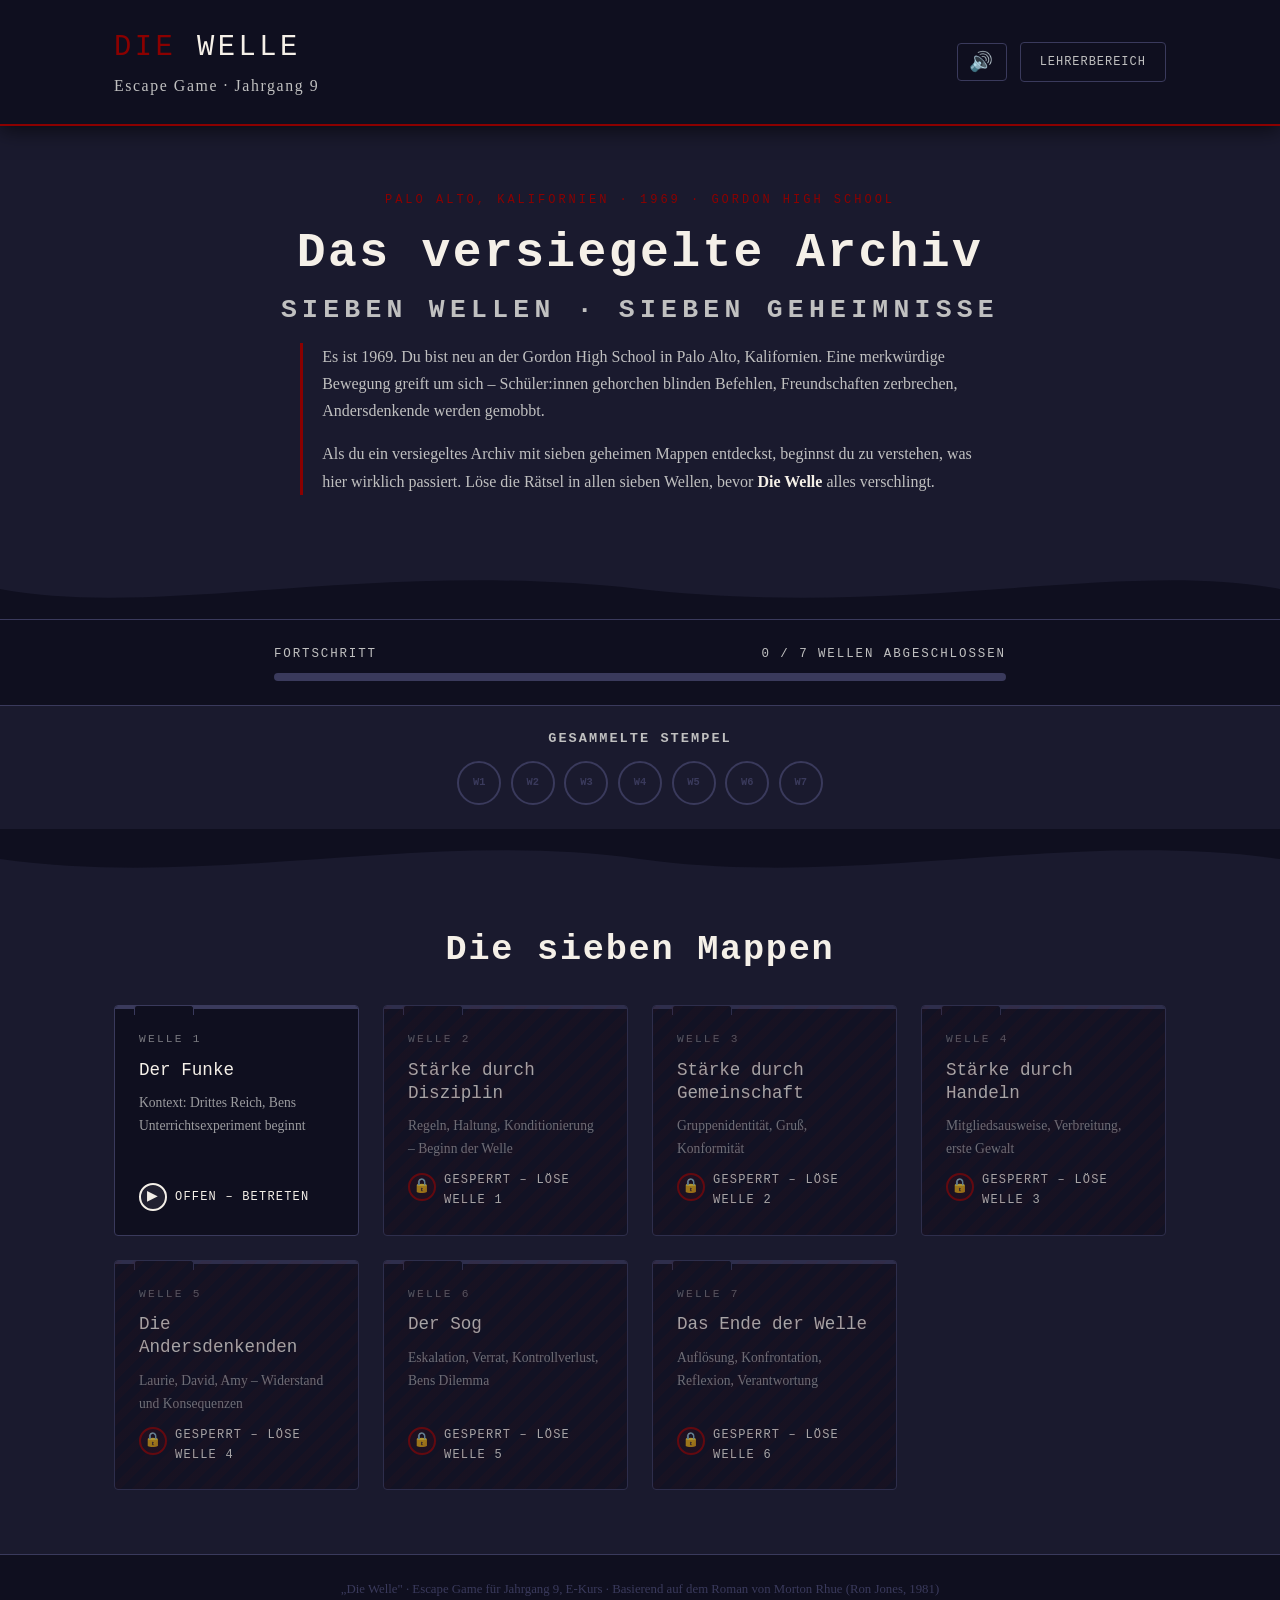
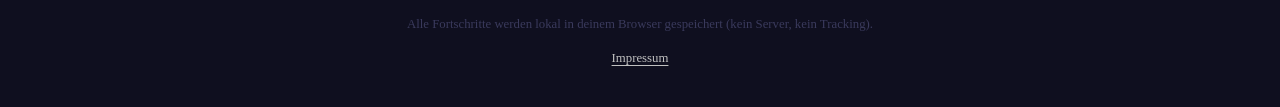
==== commit b496b689: "Add Impressum page and footer links Co-Authored-By: Claude Sonnet 4.6 <noreply@anthropic.com>" ====
--- a/index.html
+++ b/index.html
@@ -182,6 +182,7 @@
   <div class="container">
     <p>„Die Welle" · Escape Game für Jahrgang 9, E-Kurs · Basierend auf dem Roman von Morton Rhue (Ron Jones, 1981)</p>
     <p style="margin-top:0.3rem;">Alle Fortschritte werden lokal in deinem Browser gespeichert (kein Server, kein Tracking).</p>
+    <p style="margin-top:0.5rem;"><a href="impressum.html" style="color: var(--color-highlight);">Impressum</a></p>
   </div>
 </footer>
 
